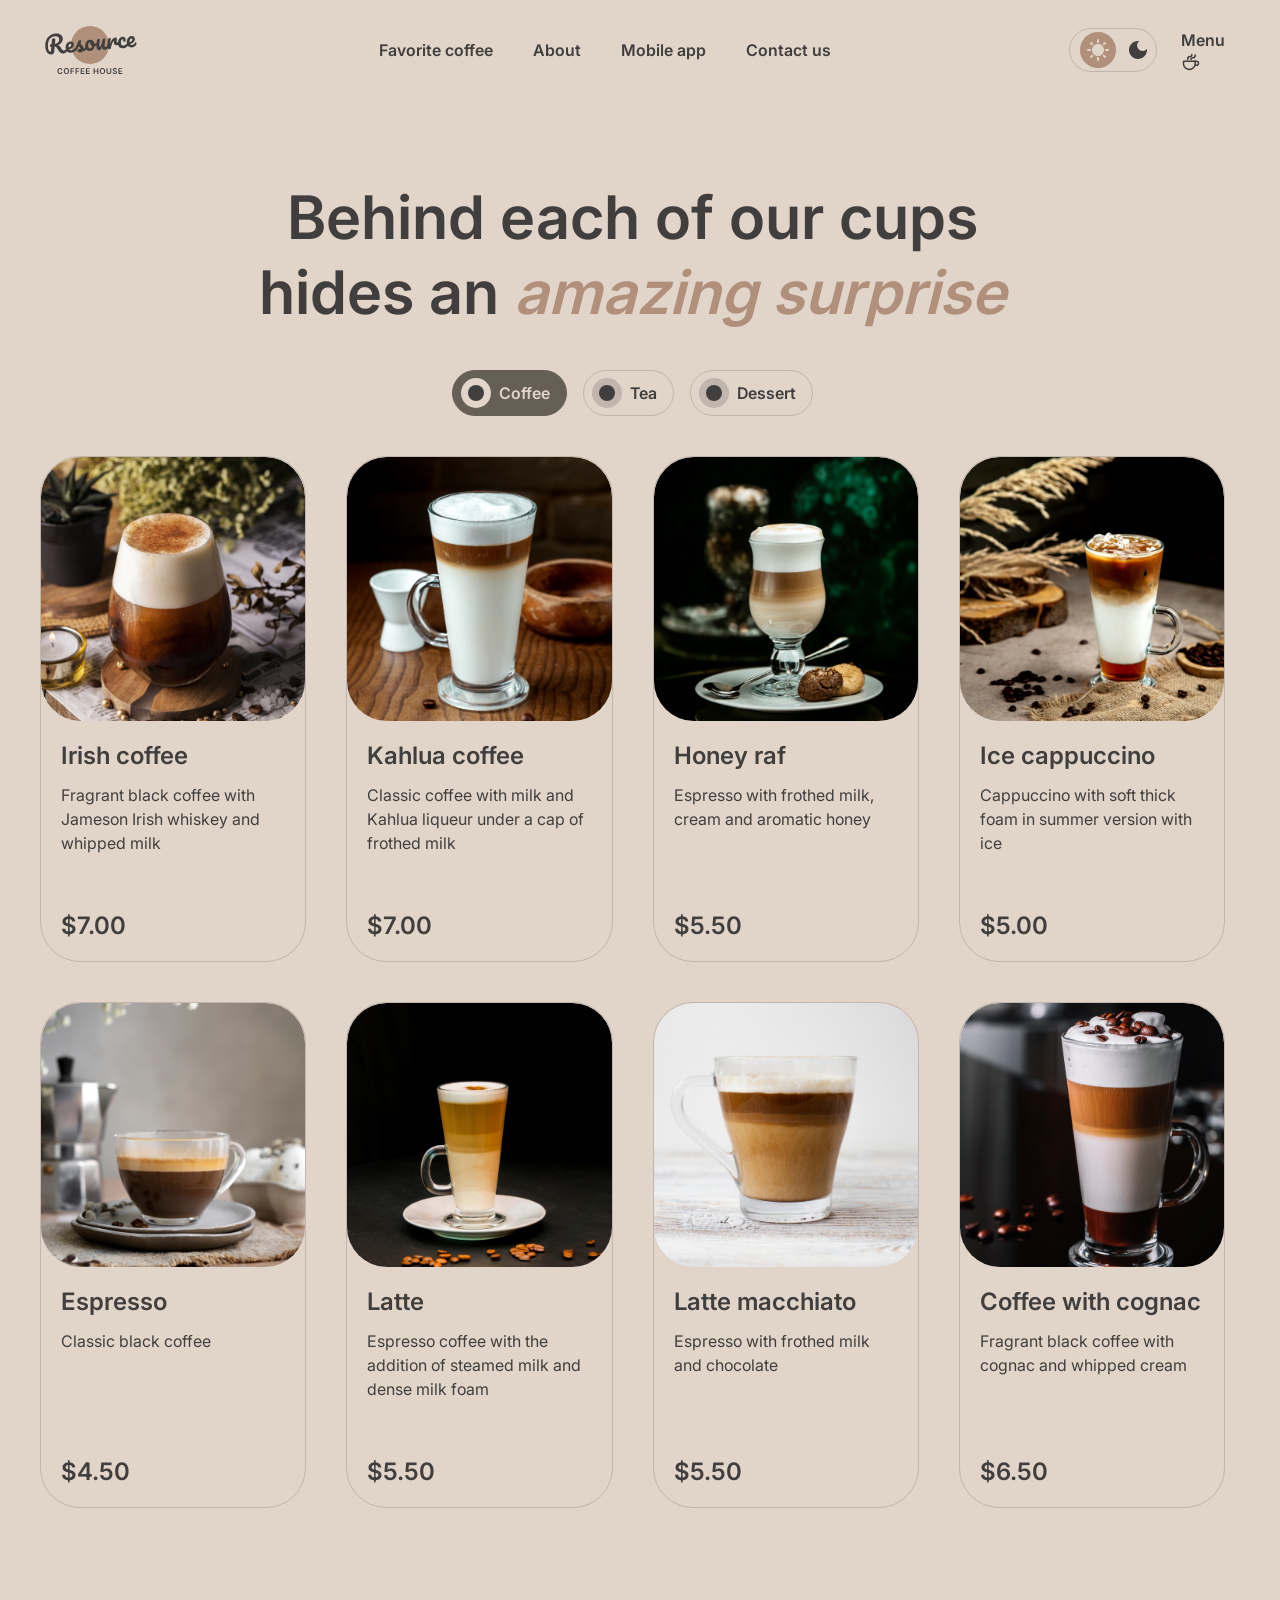
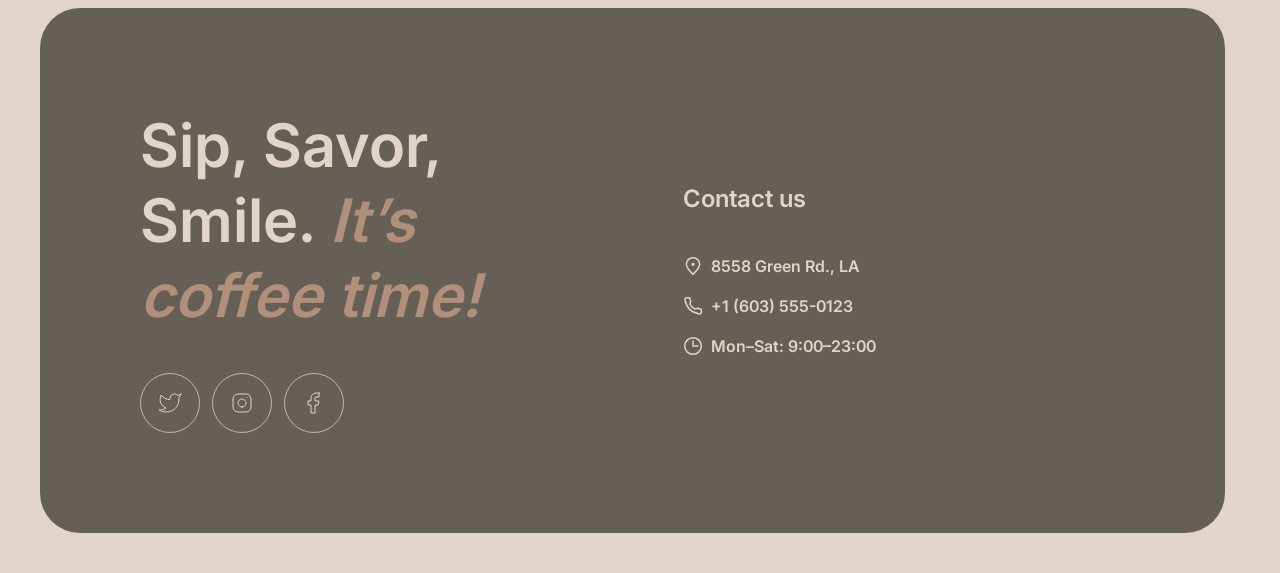
==== menu.html @ 3679e8db "feat: implement coffee house landing page" ====
<!DOCTYPE html>
<html lang="en">

<head>
	<meta charset="UTF-8">
	<meta name="viewport" content="width=device-width, initial-scale=1.0">
	<title>Coffee House — Menu</title>
	<link rel="icon" href="icons/logo.svg">
	<link rel="stylesheet" href="css/style.css">
</head>

<body>

	<header class="header">
		<a href="index.html" class="header-logo">
			<img src="icons/logo.svg" alt="Coffee House Logo">
		</a>

		<nav class="header-nav">
			<ul class="header-nav-list">
				<li class="header-nav-item">
					<a href="index.html#favorite-coffee" class="header-nav-link">
						Favorite coffee
					</a>
				</li>

				<li class="header-nav-item">
					<a href="index.html#about" class="header-nav-link">
						About
					</a>
				</li>

				<li class="header-nav-item">
					<a href="index.html#mobile-app" class="header-nav-link">
						Mobile app
					</a>
				</li>

				<li class="header-nav-item">
					<a href="#contacts" class="header-nav-link">
						Contact us
					</a>
				</li>
			</ul>
		</nav>

		<div class="header-actions">
			<button class="header-theme" type="button" aria-label="Switch theme">
				<img src="icons/Sun.svg" alt="" class="header-theme-icon-sun">
				<img src="icons/Moon.svg" alt="" class="header-theme-icon-moon">
			</button>

			<div class="header-menu-link">
				Menu
				<img src="icons/coffee-cup.svg" alt="">
			</div>
		</div>

		<button class="header-menu-burger" type="button" aria-label="Open menu"></button>
	</header>


	<main>

		<section class="menu">

			<h1 class="menu-title">
				Behind each of our cups hides an
				<span class="accent">amazing surprise</span>
			</h1>

			<div class="menu-tabs">

				<button class="menu-tabs-button menu-tabs-button-active" type="button">
					<img src="icons/menu/coffee.svg" alt="">
					Coffee
				</button>

				<button class="menu-tabs-button" type="button">
					<img src="icons/menu/tea.svg" alt="">
					Tea
				</button>

				<button class="menu-tabs-button" type="button">
					<img src="icons/menu/dessert.svg" alt="">
					Dessert
				</button>

			</div>


			<div class="menu-coffee menu-list menu-list-active">

				<article class="menu-card">
					<img class="menu-card-image" src="images/menu/coffee/coffee-1.jpg" alt="Irish coffee">

					<h2 class="menu-card-title">Irish coffee</h2>

					<p class="menu-card-description">
						Fragrant black coffee with Jameson Irish whiskey and whipped milk
					</p>

					<p class="menu-card-price">$7.00</p>
				</article>


				<article class="menu-card">
					<img class="menu-card-image" src="images/menu/coffee/coffee-2.jpg" alt="Kahlua coffee">

					<h2 class="menu-card-title">Kahlua coffee</h2>

					<p class="menu-card-description">
						Classic coffee with milk and Kahlua liqueur under a cap of frothed milk
					</p>

					<p class="menu-card-price">$7.00</p>
				</article>


				<article class="menu-card">
					<img class="menu-card-image" src="images/menu/coffee/coffee-3.jpg" alt="Honey raf">

					<h2 class="menu-card-title">Honey raf</h2>

					<p class="menu-card-description">
						Espresso with frothed milk, cream and aromatic honey
					</p>

					<p class="menu-card-price">$5.50</p>
				</article>


				<article class="menu-card">
					<img class="menu-card-image" src="images/menu/coffee/coffee-4.jpg" alt="Ice cappuccino">

					<h2 class="menu-card-title">Ice cappuccino</h2>

					<p class="menu-card-description">
						Cappuccino with soft thick foam in summer version with ice
					</p>

					<p class="menu-card-price">$5.00</p>
				</article>


				<article class="menu-card">
					<img class="menu-card-image" src="images/menu/coffee/coffee-5.jpg" alt="Espresso">

					<h2 class="menu-card-title">Espresso</h2>

					<p class="menu-card-description">
						Classic black coffee
					</p>

					<p class="menu-card-price">$4.50</p>
				</article>


				<article class="menu-card">
					<img class="menu-card-image" src="images/menu/coffee/coffee-6.jpg" alt="Latte">

					<h2 class="menu-card-title">Latte</h2>

					<p class="menu-card-description">
						Espresso coffee with the addition of steamed milk and dense milk foam
					</p>

					<p class="menu-card-price">$5.50</p>
				</article>


				<article class="menu-card">
					<img class="menu-card-image" src="images/menu/coffee/coffee-7.jpg" alt="Latte macchiato">

					<h2 class="menu-card-title">Latte macchiato</h2>

					<p class="menu-card-description">
						Espresso with frothed milk and chocolate
					</p>

					<p class="menu-card-price">$5.50</p>
				</article>


				<article class="menu-card">
					<img class="menu-card-image" src="images/menu/coffee/coffee-8.jpg" alt="Coffee with cognac">

					<h2 class="menu-card-title">Coffee with cognac</h2>

					<p class="menu-card-description">
						Fragrant black coffee with cognac and whipped cream
					</p>

					<p class="menu-card-price">$6.50</p>
				</article>

			</div>


			<div class="menu-tea menu-list">

				<article class="menu-card">
					<img class="menu-card-image" src="images/menu/tea/tea-1.png" alt="Moroccan">

					<h2 class="menu-card-title">Moroccan</h2>

					<p class="menu-card-description">
						Fragrant black tea with the addition of tangerine, cinnamon, honey,
						lemon and mint
					</p>

					<p class="menu-card-price">$4.50</p>
				</article>


				<article class="menu-card">
					<img class="menu-card-image" src="images/menu/tea/tea-2.png" alt="Ginger">

					<h2 class="menu-card-title">Ginger</h2>

					<p class="menu-card-description">
						Original black tea with fresh ginger, lemon and honey
					</p>

					<p class="menu-card-price">$5.00</p>
				</article>


				<article class="menu-card">
					<img class="menu-card-image" src="images/menu/tea/tea-3.png" alt="Cranberry">

					<h2 class="menu-card-title">Cranberry</h2>

					<p class="menu-card-description">
						Invigorating black tea with cranberry and honey
					</p>

					<p class="menu-card-price">$5.00</p>
				</article>


				<article class="menu-card">
					<img class="menu-card-image" src="images/menu/tea/tea-4.png" alt="Sea buckthorn">

					<h2 class="menu-card-title">Sea buckthorn</h2>

					<p class="menu-card-description">
						Toning sweet black tea with sea buckthorn, fresh thyme and cinnamon
					</p>

					<p class="menu-card-price">$5.50</p>
				</article>

			</div>


			<div class="menu-dessert menu-list">

				<article class="menu-card">
					<img class="menu-card-image" src="images/menu/dessert/dessert-1.png" alt="Marble cheesecake">

					<h2 class="menu-card-title">Marble cheesecake</h2>

					<p class="menu-card-description">
						Philadelphia cheese with lemon zest on a light sponge cake and red currant jam
					</p>

					<p class="menu-card-price">$3.50</p>
				</article>


				<article class="menu-card">
					<img class="menu-card-image" src="images/menu/dessert/dessert-2.png" alt="Red velvet">

					<h2 class="menu-card-title">Red velvet</h2>

					<p class="menu-card-description">
						Layer cake with cream cheese frosting
					</p>

					<p class="menu-card-price">$4.00</p>
				</article>


				<article class="menu-card">
					<img class="menu-card-image" src="images/menu/dessert/dessert-3.png" alt="Cheesecakes">

					<h2 class="menu-card-title">Cheesecakes</h2>

					<p class="menu-card-description">
						Soft cottage cheese pancakes with sour cream and fresh berries
						and sprinkled with powdered sugar
					</p>

					<p class="menu-card-price">$4.50</p>
				</article>


				<article class="menu-card">
					<img class="menu-card-image" src="images/menu/dessert/dessert-4.png" alt="Creme brulee">

					<h2 class="menu-card-title">Creme brulee</h2>

					<p class="menu-card-description">
						Delicate creamy dessert in a caramel basket with wild berries
					</p>

					<p class="menu-card-price">$4.00</p>
				</article>


				<article class="menu-card">
					<img class="menu-card-image" src="images/menu/dessert/dessert-5.png" alt="Pancakes">

					<h2 class="menu-card-title">Pancakes</h2>

					<p class="menu-card-description">
						Tender pancakes with strawberry jam and fresh strawberries
					</p>

					<p class="menu-card-price">$4.50</p>
				</article>


				<article class="menu-card">
					<img class="menu-card-image" src="images/menu/dessert/dessert-6.png" alt="Honey cake">

					<h2 class="menu-card-title">Honey cake</h2>

					<p class="menu-card-description">
						Classic honey cake with delicate custard
					</p>

					<p class="menu-card-price">$4.50</p>
				</article>


				<article class="menu-card">
					<img class="menu-card-image" src="images/menu/dessert/dessert-7.png" alt="Chocolate cake">

					<h2 class="menu-card-title">Chocolate cake</h2>

					<p class="menu-card-description">
						Cake with hot chocolate filling and nuts with dried apricots
					</p>

					<p class="menu-card-price">$5.50</p>
				</article>


				<article class="menu-card">
					<img class="menu-card-image" src="images/menu/dessert/dessert-8.png" alt="Black forest">

					<h2 class="menu-card-title">Black forest</h2>

					<p class="menu-card-description">
						A combination of thin sponge cake with cherry jam and light chocolate mousse
					</p>

					<p class="menu-card-price">$6.50</p>
				</article>

			</div>

		</section>

	</main>


	<footer class="footer" id="contacts">

		<div class="footer-offer">

			<h2 class="footer-title">
				Sip, Savor, Smile.
				<span class="accent">It’s coffee time!</span>
			</h2>

			<div class="footer-socials">

				<a href="#" class="footer-social-link" aria-label="Twitter">
					<img src="icons/social/twitter.svg" alt="">
				</a>

				<a href="#" class="footer-social-link" aria-label="Instagram">
					<img src="icons/social/instagram.svg" alt="">
				</a>

				<a href="#" class="footer-social-link" aria-label="Facebook">
					<img src="icons/social/facebook.svg" alt="">
				</a>

			</div>

		</div>


		<div class="footer-contacts">

			<h3 class="footer-contacts-title">
				Contact us
			</h3>

			<a href="#" class="footer-contacts-address">
				<img src="icons/contacts/pin-alt.svg" alt="">
				8558 Green Rd., LA
			</a>

			<a href="tel:+16035550123" class="footer-contacts-phone">
				<img src="icons/contacts/phone.svg" alt="">
				+1 (603) 555-0123
			</a>

			<p class="footer-contacts-hours">
				<img src="icons/contacts/clock.svg" alt="">
				Mon–Sat: 9:00–23:00
			</p>

		</div>

	</footer>
<script src="js/script.js"></script>
</body>

</html>
---- css/style.css ----
@font-face {
	font-family: "Inter";
	src: url("../fonts/Inter_18pt-Regular.ttf") format("truetype");
	font-weight: 400;
	font-style: normal;
	font-display: swap;
}

@font-face {
	font-family: "Inter";
	src: url("../fonts/Inter_18pt-SemiBold.ttf") format("truetype");
	font-weight: 600;
	font-style: normal;
	font-display: swap;
}


/* RESET */

*,
::before,
::after {
	box-sizing: border-box;
}

:where(ul, ol):where([class]) {
	padding-left: 0;
}

body,
:where(blockquote, figure, fieldset):where([class]) {
	margin: 0;
}

:where(h1, h2, h3, h4, h5, h6, p, ul, ol, dl):where([class]) {
	margin-block: 0;
}

:where(dd[class]) {
	margin-left: 0;
}

:where(fieldset[class]) {
	padding: 0;
	border: none;
}

:where(ul[class]) {
	list-style: none;
}

:where(address[class]) {
	font-style: normal;
}

p {
	--paragraphMarginBottom: 24px;
	margin-block: 0;
}

p:where(:not([class]):not(:last-child)) {
	margin-bottom: var(--paragraphMarginBottom);
}

img,
video {
	display: block;
	max-width: 100%;
	height: auto;
}

input,
textarea,
select,
button {
	font: inherit;
}

html {
	height: 100%;
	scrollbar-gutter: stable;
	scroll-behavior: smooth;
}

body {
	min-height: 100%;
	line-height: 1.5;
}

a:where([class]) {
	display: inline-flex;
}

button,
label {
	cursor: pointer;
}

button {
	-webkit-tap-highlight-color: transparent;
}

:where(table) {
	border-collapse: collapse;
	border-color: currentColor;
}


/* VARIABLES */

:root {
	--font-family-base: "Inter", sans-serif;

	--light-text-primary: #403f3d;
	--light-text-inverse: #e1d4c9;
	--light-text-accent: #b0907a;

	--light-bg-page: #e1d4c9;
	--light-bg-container: #665f55;
	--light-bg-overlay: rgba(64, 63, 61, 0.8);

	--light-border-primary: #c1b6ad;
	--light-border-inverse: #665f55;

	--dark-text-primary: #e1d4c9;
	--dark-text-inverse: #e1d4c9;
	--dark-text-accent: #b0907a;

	--dark-bg-page: #292826;
	--dark-bg-container: #403f3d;
	--dark-bg-overlay: rgba(41, 40, 38, 0.8);

	--dark-border-primary: #665f55;
	--dark-border-inverse: #c1b6ad;

	--color-text-primary: var(--light-text-primary);
	--color-text-inverse: var(--light-text-inverse);
	--color-text-accent: var(--light-text-accent);

	--color-background-page: var(--light-bg-page);
	--color-background-container: var(--light-bg-container);
	--color-background-overlay: var(--light-bg-overlay);

	--color-border-primary: var(--light-border-primary);
	--color-border-inverse: var(--light-border-inverse);

	--transition-duration: 0.3s;
}

body.dark-theme {
	--color-text-primary: var(--dark-text-primary);
	--color-text-inverse: var(--dark-text-inverse);
	--color-text-accent: var(--dark-text-accent);

	--color-background-page: var(--dark-bg-page);
	--color-background-container: var(--dark-bg-container);
	--color-background-overlay: var(--dark-bg-overlay);

	--color-border-primary: var(--dark-border-primary);
	--color-border-inverse: var(--dark-border-inverse);
}


/* GENERAL */

body {
	font-family: var(--font-family-base);
	color: var(--color-text-primary);
	background-color: var(--color-background-page);
	max-width: 1440px;
	margin-inline: auto;
	padding: 20px 40px 40px;

	transition:
		background-color var(--transition-duration),
		color var(--transition-duration);
}

body.menu-open {
	overflow: hidden;
}

a,
button {
	transition:
		color var(--transition-duration),
		background-color var(--transition-duration),
		border-color var(--transition-duration),
		opacity var(--transition-duration);
}

.accent {
	color: var(--color-text-accent);
	font-style: italic;
}


/* HEADER */

.header {
	position: relative;
	z-index: 100;
	display: flex;
	align-items: center;
	justify-content: space-between;
	height: 60px;
}

.header-logo {
	position: relative;
	z-index: 102;
	flex-shrink: 0;
	width: 100px;
	height: 60px;
}

.header-logo img {
	width: 100%;
	height: 100%;
}

.header-nav-list {
	display: flex;
	gap: 40px;
}

.header-nav-link {
	position: relative;
	font-size: 16px;
	font-weight: 600;
	line-height: 1.5;
	color: var(--color-text-primary);
	text-decoration: none;
}

.header-nav-link::after,
.header-menu-link::after {
	content: "";
	position: absolute;
	left: 50%;
	bottom: -4px;
	width: 0;
	height: 2px;
	background-color: currentColor;
	transform: translateX(-50%);
	transition: width var(--transition-duration);
}

.header-actions {
	display: flex;
	align-items: center;
	gap: 24px;
}

.header-theme {
	position: relative;
	display: flex;
	align-items: center;
	justify-content: space-around;
	width: 88px;
	height: 44px;
	padding: 4px;
	background: transparent;
	border: none;
}

.header-theme::before {
	content: "";
	position: absolute;
	inset: 0;
	border: 1px solid var(--color-border-primary);
	border-radius: 100px;
}

.header-theme img {
	position: relative;
	z-index: 1;
}

.header-theme-icon-sun {
	width: 22px;
	height: 22px;
	box-sizing: content-box;
	padding: 7px;
	border-radius: 50%;
	background-color: var(--color-text-accent);
}

.header-theme-icon-moon {
	width: 18px;
	height: 18px;
}

.dark-theme .header-theme-icon-sun {
	padding: 0;
	background-color: transparent;
}

.dark-theme .header-theme-icon-moon {
	box-sizing: content-box;
	padding: 9px;
	border-radius: 50%;
	background-color: var(--color-text-accent);
}

.header-menu-link {
	position: relative;
	align-items: center;
	gap: 8px;
	font-size: 16px;
	font-weight: 600;
	line-height: 1.5;
	color: var(--color-text-primary);
	text-decoration: none;
}

.header-menu-link img {
	width: 20px;
	height: 20px;
}

.header-menu-burger {
	display: none;
}


/* HERO */

.hero {
	min-height: 644px;
	margin-top: 20px;
	padding: 100px;
	border-radius: 40px;
	background-image: url("../images/img-hero.jpg");
	background-size: cover;
	background-position: center;
}

.hero-title {
	max-width: 530px;
	font-size: 72px;
	font-weight: 600;
	line-height: 1.05;
	color: var(--color-text-inverse);
}

.hero-text {
	max-width: 530px;
	margin-top: 40px;
	font-size: 16px;
	line-height: 1.5;
	color: var(--color-text-inverse);
}

.hero-menu-link {
	align-items: center;
	justify-content: center;
	width: 200px;
	height: 64px;
	margin-top: 40px;
	border-radius: 100px;
	background-color: var(--color-background-page);
	color: var(--color-text-primary);
	font-size: 16px;
	font-weight: 600;
	text-decoration: none;
}


/* FAVORITE COFFEE */

.favorite-coffee {
	display: flex;
	flex-direction: column;
	align-items: center;
	gap: 40px;
	margin-top: 100px;
}

.favorite-coffee-title {
	font-size: 60px;
	font-weight: 600;
	line-height: 1.25;
	text-align: center;
}

.favorite-coffee-slider {
	position: relative;
	display: flex;
	align-items: center;
	justify-content: center;
	width: 100%;
	min-height: 640px;
}

.favorite-coffee-card {
	display: none;
	flex-direction: column;
	align-items: center;
	width: 480px;
	text-align: center;
}

.favorite-coffee-card-active {
	display: flex;
}

.favorite-coffee-image {
	width: 480px;
	height: 480px;
	object-fit: contain;
}

.favorite-coffee-name {
	margin-top: 20px;
	font-size: 24px;
	font-weight: 600;
	line-height: 1.25;
}

.favorite-coffee-description {
	margin-top: 16px;
	font-size: 16px;
	line-height: 1.5;
}

.favorite-coffee-price {
	margin-top: 16px;
	font-size: 24px;
	font-weight: 600;
	line-height: 1.25;
}

.favorite-coffee-button {
	position: absolute;
	top: 50%;
	display: flex;
	align-items: center;
	justify-content: center;
	width: 60px;
	height: 60px;
	padding: 0;
	border: 1px solid var(--color-border-inverse);
	border-radius: 50%;
	background-color: transparent;
	transform: translateY(-50%);
}

.favorite-coffee-button img {
	width: 24px;
	height: 24px;
}

.favorite-coffee-button-left {
	left: 4px;
}

.favorite-coffee-button-right {
	right: 4px;
}

.favorite-coffee-controls {
	display: flex;
	gap: 12px;
}

.favorite-coffee-control {
	width: 40px;
	height: 4px;
	border-radius: 100px;
	background-color: var(--color-border-primary);
	transition: background-color var(--transition-duration);
}

.favorite-coffee-control-active {
	background-color: var(--color-border-inverse);
}


/* ABOUT */

.about {
	display: flex;
	flex-direction: column;
	gap: 40px;
	margin-top: 100px;
}

.about-title {
	font-size: 60px;
	font-weight: 600;
	line-height: 1.25;
}

.about-images {
	display: grid;
	grid-template-columns: repeat(2, minmax(0, 1fr));
	grid-template-rows: 430px 120px 430px;
	gap: 40px;
}

.about-image {
	width: 100%;
	height: 100%;
	object-fit: cover;
	border-radius: 20px;
}

.about-image:nth-child(1) {
	grid-column: 1;
	grid-row: 1 / 3;
}

.about-image:nth-child(2) {
	grid-column: 1;
	grid-row: 3;
}

.about-image:nth-child(3) {
	grid-column: 2;
	grid-row: 1;
}

.about-image:nth-child(4) {
	grid-column: 2;
	grid-row: 2 / 4;
}


/* MOBILE APP */

.mobile-app {
	display: flex;
	align-items: center;
	gap: 100px;
	margin-top: 100px;
}

.mobile-app-offer {
	display: flex;
	flex: 1 1 0;
	flex-direction: column;
	gap: 40px;
	min-width: 0;
}

.mobile-app-title {
	font-size: 60px;
	font-weight: 600;
	line-height: 1.25;
}

.mobile-app-text {
	font-size: 16px;
	line-height: 1.5;
}

.mobile-app-buttons {
	display: flex;
	gap: 20px;
}

.mobile-app-button {
	align-items: center;
	width: 200px;
	height: 64px;
	padding: 12px 20px;
	gap: 8px;
	border: 1px solid var(--color-border-inverse);
	border-radius: 100px;
	color: var(--color-text-primary);
	text-decoration: none;
}

.mobile-app-button-icon {
	flex-shrink: 0;
}

.mobile-app-button-text {
	display: flex;
	flex-direction: column;
}

.mobile-app-button-label {
	font-size: 10px;
	font-weight: 600;
	line-height: 1.4;
}

.mobile-app-button-name {
	font-size: 16px;
	font-weight: 600;
	line-height: 1.5;
}

.mobile-app-image {
	flex: 0 1 630px;
	width: min(630px, 50%);
}

.mobile-app-image img {
	width: 100%;
	height: auto;
}


/* FOOTER */

.footer {
	display: flex;
	align-items: center;
	gap: 100px;
	min-height: 450px;
	margin-top: 100px;
	padding: 100px;
	border-radius: 40px;
	background-color: var(--color-background-container);
	color: var(--color-text-inverse);
}

.footer-offer,
.footer-contacts {
	flex: 1 1 0;
	min-width: 0;
}

.footer-title {
	font-size: 60px;
	font-weight: 600;
	line-height: 1.25;
}

.footer-socials {
	display: flex;
	gap: 12px;
	margin-top: 40px;
}

.footer-social-link {
	align-items: center;
	justify-content: center;
	width: 60px;
	height: 60px;
	border: 1px solid var(--color-border-primary);
	border-radius: 50%;
}

.footer-social-link img {
	width: 24px;
	height: 24px;
}

.footer-contacts {
	display: flex;
	flex-direction: column;
	align-items: flex-start;
	gap: 16px;
}

.footer-contacts-title {
	margin: 0 0 24px;
	font-size: 24px;
	font-weight: 600;
	line-height: 1.25;
}

.footer-contacts-address,
.footer-contacts-phone {
	position: relative;
	align-items: center;
	gap: 8px;
	color: var(--color-text-inverse);
	font-size: 16px;
	font-weight: 600;
	line-height: 1.5;
	text-decoration: none;
}

.footer-contacts-hours {
	display: flex;
	align-items: center;
	gap: 8px;
	font-size: 16px;
	font-weight: 600;
	line-height: 1.5;
}

.footer-contacts img {
	width: 20px;
	height: 20px;
}


/* MENU */

.menu {
	display: flex;
	flex-direction: column;
	align-items: center;
	margin-top: 100px;
}

.menu-title {
	max-width: 800px;
	font-size: 60px;
	font-weight: 600;
	line-height: 1.25;
	text-align: center;
}

.menu-tabs {
	display: flex;
	justify-content: center;
	gap: 16px;
	margin-top: 40px;
}

.menu-tabs-button {
	display: flex;
	align-items: center;
	gap: 8px;
	height: 46px;
	padding: 8px 16px 8px 8px;
	border: 1px solid var(--color-border-primary);
	border-radius: 100px;
	background-color: transparent;
	color: var(--color-text-primary);
	font-size: 16px;
	font-weight: 600;
	line-height: 1.5;
}

.menu-tabs-button img {
	width: 30px;
	height: 30px;
	padding: 7px;
	border-radius: 50%;
	background-color: var(--color-border-primary);
}

.menu-tabs-button-active {
	border-color: var(--color-background-container);
	background-color: var(--color-background-container);
	color: var(--color-text-inverse);
	cursor: default;
}

.menu-tabs-button-active img {
	background-color: var(--color-background-page);
}

.menu-list {
	display: none;
	grid-template-columns: repeat(4, minmax(0, 310px));
	justify-content: center;
	gap: 40px;
	width: 100%;
	margin-top: 40px;
}

.menu-list-active,
.menu-coffee {
	display: grid;
}

.menu-tea,
.menu-dessert {
	display: none;
}

.menu-tea.menu-list-active,
.menu-dessert.menu-list-active {
	display: grid;
}

.menu-coffee:not(.menu-list-active) {
	display: none;
}

.menu-card {
	display: flex;
	flex-direction: column;
	min-height: 506px;
	border: 1px solid var(--color-border-primary);
	border-radius: 40px;
	overflow: hidden;
}

.menu-card-image {
	width: 100%;
	aspect-ratio: 1;
	object-fit: cover;
	border-radius: 40px;
	transition: transform var(--transition-duration);
}

.menu-card-title {
	margin: 20px 20px 0;
	font-size: 24px;
	font-weight: 600;
	line-height: 1.25;
}

.menu-card-description {
	margin: 12px 20px 0;
	font-size: 16px;
	line-height: 1.5;
}

.menu-card-price {
	margin: auto 20px 20px;
	padding-top: 12px;
	font-size: 24px;
	font-weight: 600;
	line-height: 1.25;
}


/* DESKTOP HOVER */

@media (hover: hover) {

	.header-nav-link:hover::after,
	.header-menu-link:hover::after {
		width: 100%;
	}

	.header-theme:hover::before {
		border-color: var(--color-border-inverse);
	}

	.hero-menu-link:hover {
		background-color: var(--color-background-container);
		color: var(--color-text-inverse);
	}

	.favorite-coffee-button:hover {
		border-color: var(--color-background-container);
		background-color: var(--color-background-container);
	}

	.menu-tabs-button:not(.menu-tabs-button-active):hover {
		border-color: var(--color-background-container);
		background-color: var(--color-background-container);
		color: var(--color-text-inverse);
	}

	.menu-card {
		cursor: pointer;
	}

	.menu-card:hover .menu-card-image {
		transform: scale(0.95);
	}

	.mobile-app-button:hover {
		background-color: var(--color-background-container);
		color: var(--color-text-inverse);
	}

	.footer-social-link:hover {
		background-color: var(--color-background-page);
	}

	.footer-social-link:hover img {
		filter: brightness(0.4);
	}

	.dark-theme .footer-social-link:hover img {
		filter: none;
	}

	.footer-contacts-address:hover,
	.footer-contacts-phone:hover {
		opacity: 0.7;
	}
}


/* TABLET AND INTERMEDIATE */

@media (max-width: 1000px) {

	body {
		padding-inline: 40px;
	}

	.header-menu-burger {
		position: relative;
		z-index: 103;
		display: block;
		flex-shrink: 0;
		width: 44px;
		height: 44px;
		padding: 0;
		border: 1px solid var(--color-border-inverse);
		border-radius: 50%;
		background-color: transparent;
	}

	.header-menu-burger::before,
	.header-menu-burger::after {
		content: "";
		position: absolute;
		left: 50%;
		width: 16px;
		height: 1.5px;
		border-radius: 2px;
		background-color: var(--color-text-primary);
		transform: translateX(-50%);
		transition:
			top var(--transition-duration),
			transform var(--transition-duration);
	}

	.header-menu-burger::before {
		top: 17px;
	}

	.header-menu-burger::after {
		top: 25px;
	}

	.header-menu-burger-active::before {
		top: 21px;
		transform: translateX(-50%) rotate(45deg);
	}

	.header-menu-burger-active::after {
		top: 21px;
		transform: translateX(-50%) rotate(-45deg);
	}

	.header-nav,
	.header-actions {
		display: none;
	}

	.header-menu-open {
		position: relative;
	}

	.header-menu-open::after {
		content: "";
		position: fixed;
		z-index: 99;
		inset: 0;
		background-color: var(--color-background-page);
	}

	.header-menu-open .header-logo,
	.header-menu-open .header-menu-burger {
		position: relative;
		z-index: 103;
	}

	.header-menu-open .header-nav {
		position: fixed;
		z-index: 102;
		top: 120px;
		left: 40px;
		right: 40px;
		display: block;
	}

	.header-menu-open .header-nav-list {
		flex-direction: column;
		align-items: center;
		gap: 40px;
	}

	.header-menu-open .header-nav-link {
		font-size: 32px;
		line-height: 1.25;
	}

	.header-menu-open .header-actions {
		position: fixed;
		z-index: 102;
		left: 40px;
		right: 40px;
		bottom: 60px;
		display: flex;
		flex-direction: column;
		justify-content: center;
		gap: 30px;
	}

	.header-menu-open .header-menu-link {
		font-size: 32px;
		line-height: 1.25;
	}

	.hero {
		padding: 100px 60px;
	}

	.favorite-coffee-slider {
		min-height: 640px;
	}

	.about-images {
		display: flex;
		flex-direction: column;
	}

	.about-image {
		height: 590px;
	}

	.mobile-app {
		flex-direction: column;
		align-items: stretch;
		gap: 100px;
	}

	.mobile-app-offer {
		width: 100%;
	}

	.mobile-app-image {
		align-self: center;
		width: min(630px, 100%);
		flex-basis: auto;
	}

	.footer {
		flex-direction: column;
		align-items: stretch;
		gap: 100px;
		padding: 100px 60px;
	}

	.footer-offer,
	.footer-contacts {
		width: 100%;
	}

	.menu-list {
		grid-template-columns: repeat(2, 310px);
	}
}


/* MOBILE */

@media (max-width: 600px) {

	body {
		padding: 20px 16px 40px;
	}

	.header-menu-open .header-nav {
		left: 16px;
		right: 16px;
	}

	.header-menu-open .header-actions {
		left: 16px;
		right: 16px;
	}

	.hero {
		min-height: 552px;
		padding: 60px 16px;
		border-radius: 40px;
	}

	.hero-title {
		font-size: 42px;
		line-height: 1.15;
	}

	.favorite-coffee-title,
	.about-title,
	.mobile-app-title,
	.footer-title,
	.menu-title {
		font-size: 32px;
		line-height: 1.25;
	}

	.favorite-coffee-slider {
		min-height: 460px;
	}

	.favorite-coffee-card {
		width: 100%;
	}

	.favorite-coffee-image {
		width: min(348px, 100%);
		height: auto;
		aspect-ratio: 1;
	}

	.favorite-coffee-button {
		display: none;
	}

	.about-images {
		gap: 40px;
	}

	.about-image {
		height: 590px;
	}

	.mobile-app {
		gap: 40px;
	}

	.mobile-app-buttons {
		flex-direction: column;
	}

	.mobile-app-image {
		width: 100%;
	}

	.footer {
		gap: 40px;
		padding: 60px 16px;
	}

	.menu-tabs {
		gap: 8px;
	}

	.menu-tabs-button {
		padding-right: 8px;
	}

	.menu-list {
		grid-template-columns: minmax(0, 310px);
	}
}


/* VERY SMALL */

@media (max-width: 380px) {

	.menu-tabs-button {
		gap: 4px;
		padding: 8px 7px 8px 7px;
	}

	.menu-tabs {
		width: 100%;
	}

	.hero-title {
		font-size: 42px;
	}
}


/* REDUCED MOTION */

@media (prefers-reduced-motion: reduce) {

	*,
	::before,
	::after {
		animation-duration: 0.01ms !important;
		animation-iteration-count: 1 !important;
		transition-duration: 0.01ms !important;
		scroll-behavior: auto !important;
	}
}
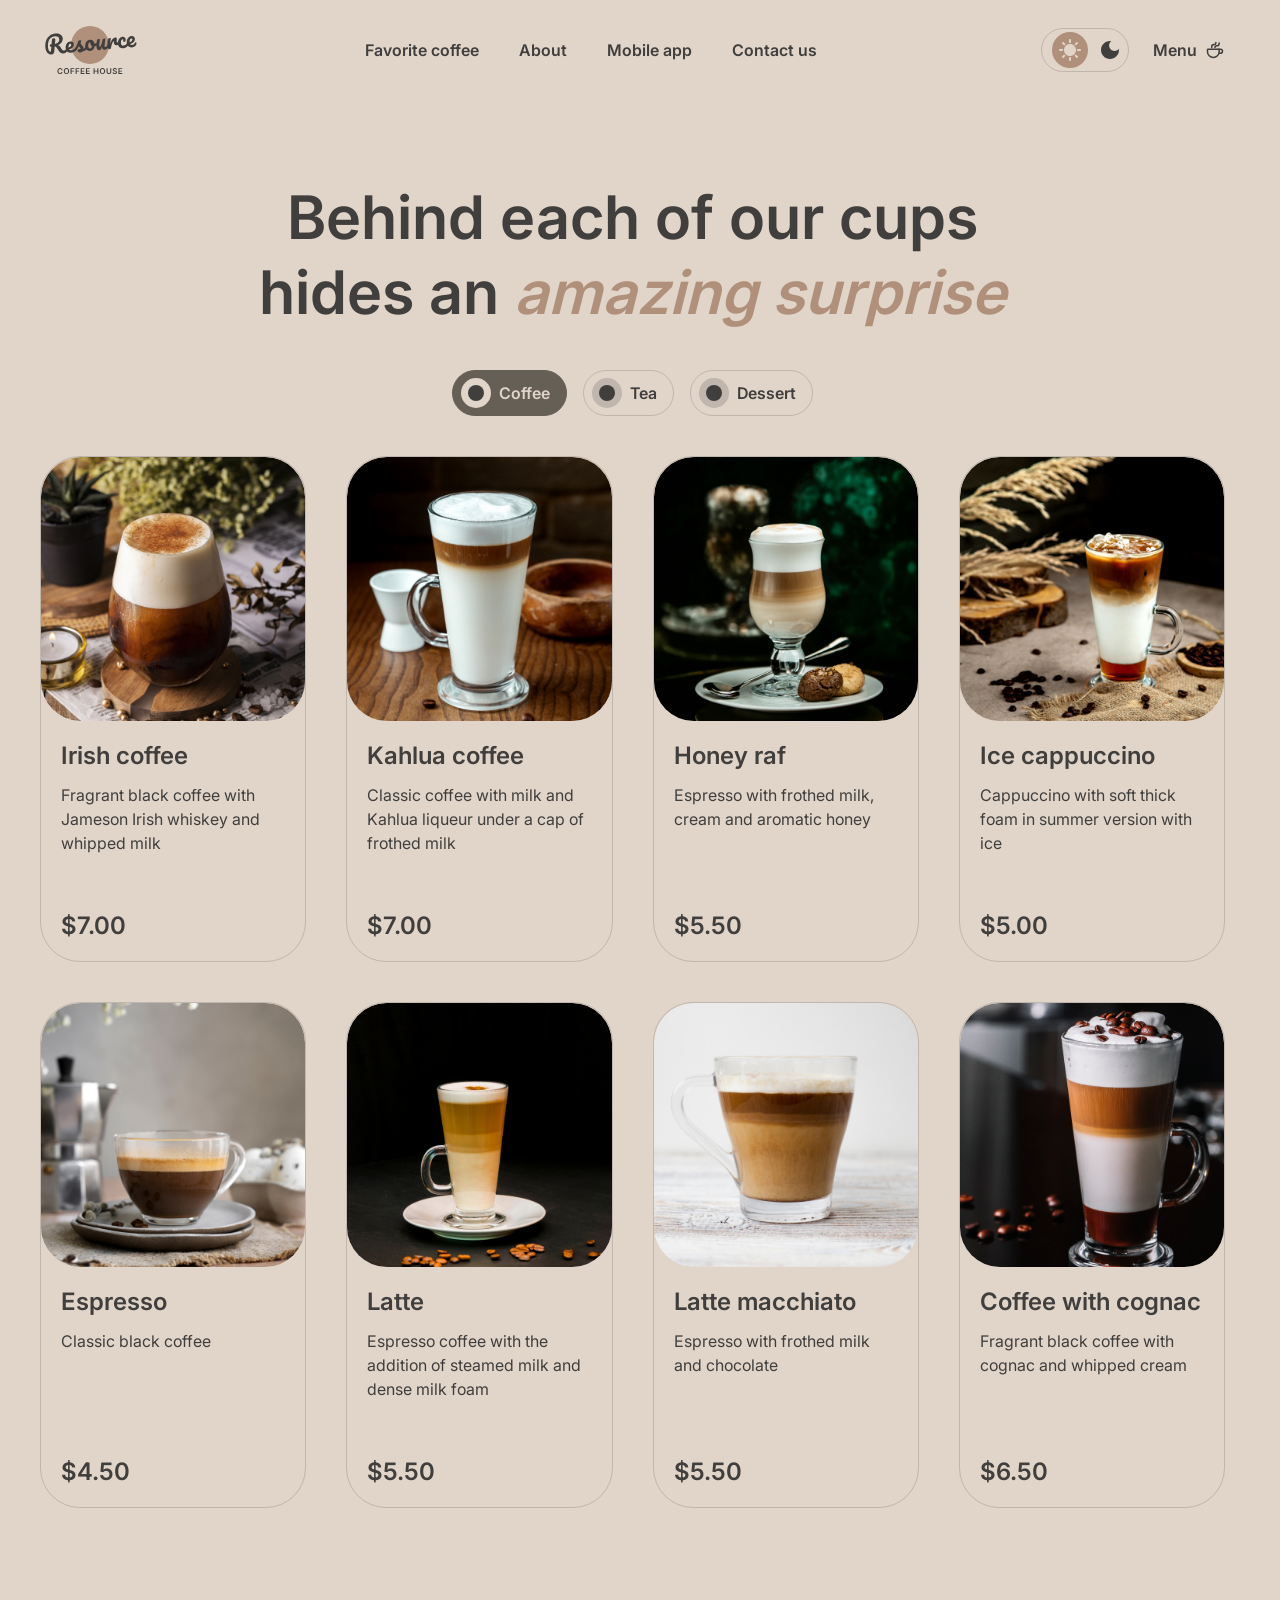
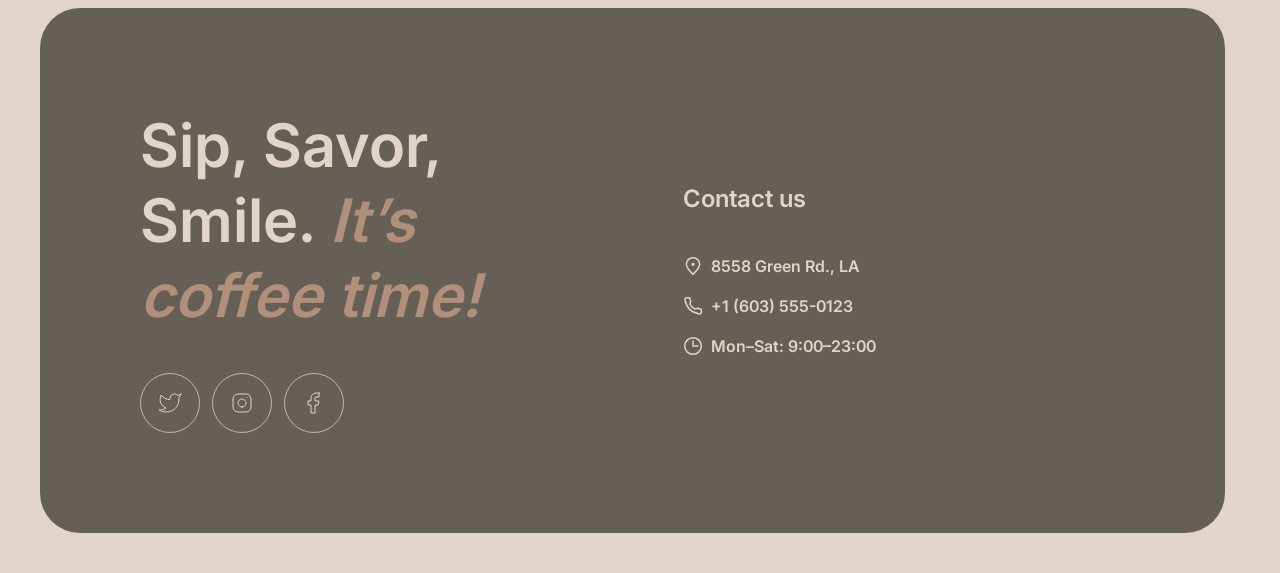
==== commit 179fecf2: "feat: add dynamic menu products" ====
--- a/menu.html
+++ b/menu.html
@@ -5,6 +5,7 @@
 	<meta charset="UTF-8">
 	<meta name="viewport" content="width=device-width, initial-scale=1.0">
 	<title>Coffee House — Menu</title>
+
 	<link rel="icon" href="icons/logo.svg">
 	<link rel="stylesheet" href="css/style.css">
 </head>
@@ -12,12 +13,15 @@
 <body>
 
 	<header class="header">
+
 		<a href="index.html" class="header-logo">
 			<img src="icons/logo.svg" alt="Coffee House Logo">
 		</a>
 
 		<nav class="header-nav">
+
 			<ul class="header-nav-list">
+
 				<li class="header-nav-item">
 					<a href="index.html#favorite-coffee" class="header-nav-link">
 						Favorite coffee
@@ -41,23 +45,34 @@
 						Contact us
 					</a>
 				</li>
+
 			</ul>
+
 		</nav>
 
+
 		<div class="header-actions">
+
 			<button class="header-theme" type="button" aria-label="Switch theme">
-				<img src="icons/Sun.svg" alt="" class="header-theme-icon-sun">
-				<img src="icons/Moon.svg" alt="" class="header-theme-icon-moon">
+				<img src="icons/Sun.svg" alt="Light theme" class="header-theme-icon-sun">
+
+				<img src="icons/Moon.svg" alt="Dark theme" class="header-theme-icon-moon">
 			</button>
 
-			<div class="header-menu-link">
+
+			<div class="header-menu-link" aria-current="page">
 				Menu
+
 				<img src="icons/coffee-cup.svg" alt="">
 			</div>
+
 		</div>
 
-		<button class="header-menu-burger" type="button" aria-label="Open menu"></button>
+
+		<button class="header-menu-burger" type="button" aria-label="Open menu" aria-expanded="false"></button>
+
 	</header>
+
 
 
 	<main>
@@ -69,302 +84,59 @@
 				<span class="accent">amazing surprise</span>
 			</h1>
 
+
 			<div class="menu-tabs">
 
-				<button class="menu-tabs-button menu-tabs-button-active" type="button">
+				<button class="menu-tabs-button menu-tabs-button-active" type="button" data-tab="coffee">
 					<img src="icons/menu/coffee.svg" alt="">
+
 					Coffee
 				</button>
 
-				<button class="menu-tabs-button" type="button">
+
+				<button class="menu-tabs-button" type="button" data-tab="tea">
 					<img src="icons/menu/tea.svg" alt="">
+
 					Tea
 				</button>
 
-				<button class="menu-tabs-button" type="button">
+
+				<button class="menu-tabs-button" type="button" data-tab="dessert">
 					<img src="icons/menu/dessert.svg" alt="">
+
 					Dessert
 				</button>
 
 			</div>
 
 
-			<div class="menu-coffee menu-list menu-list-active">
-
-				<article class="menu-card">
-					<img class="menu-card-image" src="images/menu/coffee/coffee-1.jpg" alt="Irish coffee">
-
-					<h2 class="menu-card-title">Irish coffee</h2>
-
-					<p class="menu-card-description">
-						Fragrant black coffee with Jameson Irish whiskey and whipped milk
-					</p>
-
-					<p class="menu-card-price">$7.00</p>
-				</article>
-
-
-				<article class="menu-card">
-					<img class="menu-card-image" src="images/menu/coffee/coffee-2.jpg" alt="Kahlua coffee">
-
-					<h2 class="menu-card-title">Kahlua coffee</h2>
-
-					<p class="menu-card-description">
-						Classic coffee with milk and Kahlua liqueur under a cap of frothed milk
-					</p>
-
-					<p class="menu-card-price">$7.00</p>
-				</article>
-
-
-				<article class="menu-card">
-					<img class="menu-card-image" src="images/menu/coffee/coffee-3.jpg" alt="Honey raf">
-
-					<h2 class="menu-card-title">Honey raf</h2>
-
-					<p class="menu-card-description">
-						Espresso with frothed milk, cream and aromatic honey
-					</p>
-
-					<p class="menu-card-price">$5.50</p>
-				</article>
-
-
-				<article class="menu-card">
-					<img class="menu-card-image" src="images/menu/coffee/coffee-4.jpg" alt="Ice cappuccino">
-
-					<h2 class="menu-card-title">Ice cappuccino</h2>
-
-					<p class="menu-card-description">
-						Cappuccino with soft thick foam in summer version with ice
-					</p>
-
-					<p class="menu-card-price">$5.00</p>
-				</article>
-
-
-				<article class="menu-card">
-					<img class="menu-card-image" src="images/menu/coffee/coffee-5.jpg" alt="Espresso">
-
-					<h2 class="menu-card-title">Espresso</h2>
-
-					<p class="menu-card-description">
-						Classic black coffee
-					</p>
-
-					<p class="menu-card-price">$4.50</p>
-				</article>
-
-
-				<article class="menu-card">
-					<img class="menu-card-image" src="images/menu/coffee/coffee-6.jpg" alt="Latte">
-
-					<h2 class="menu-card-title">Latte</h2>
-
-					<p class="menu-card-description">
-						Espresso coffee with the addition of steamed milk and dense milk foam
-					</p>
-
-					<p class="menu-card-price">$5.50</p>
-				</article>
-
-
-				<article class="menu-card">
-					<img class="menu-card-image" src="images/menu/coffee/coffee-7.jpg" alt="Latte macchiato">
-
-					<h2 class="menu-card-title">Latte macchiato</h2>
-
-					<p class="menu-card-description">
-						Espresso with frothed milk and chocolate
-					</p>
-
-					<p class="menu-card-price">$5.50</p>
-				</article>
-
-
-				<article class="menu-card">
-					<img class="menu-card-image" src="images/menu/coffee/coffee-8.jpg" alt="Coffee with cognac">
-
-					<h2 class="menu-card-title">Coffee with cognac</h2>
-
-					<p class="menu-card-description">
-						Fragrant black coffee with cognac and whipped cream
-					</p>
-
-					<p class="menu-card-price">$6.50</p>
-				</article>
-
-			</div>
-
-
-			<div class="menu-tea menu-list">
-
-				<article class="menu-card">
-					<img class="menu-card-image" src="images/menu/tea/tea-1.png" alt="Moroccan">
-
-					<h2 class="menu-card-title">Moroccan</h2>
-
-					<p class="menu-card-description">
-						Fragrant black tea with the addition of tangerine, cinnamon, honey,
-						lemon and mint
-					</p>
-
-					<p class="menu-card-price">$4.50</p>
-				</article>
-
-
-				<article class="menu-card">
-					<img class="menu-card-image" src="images/menu/tea/tea-2.png" alt="Ginger">
-
-					<h2 class="menu-card-title">Ginger</h2>
-
-					<p class="menu-card-description">
-						Original black tea with fresh ginger, lemon and honey
-					</p>
-
-					<p class="menu-card-price">$5.00</p>
-				</article>
-
-
-				<article class="menu-card">
-					<img class="menu-card-image" src="images/menu/tea/tea-3.png" alt="Cranberry">
-
-					<h2 class="menu-card-title">Cranberry</h2>
-
-					<p class="menu-card-description">
-						Invigorating black tea with cranberry and honey
-					</p>
-
-					<p class="menu-card-price">$5.00</p>
-				</article>
-
-
-				<article class="menu-card">
-					<img class="menu-card-image" src="images/menu/tea/tea-4.png" alt="Sea buckthorn">
-
-					<h2 class="menu-card-title">Sea buckthorn</h2>
-
-					<p class="menu-card-description">
-						Toning sweet black tea with sea buckthorn, fresh thyme and cinnamon
-					</p>
-
-					<p class="menu-card-price">$5.50</p>
-				</article>
-
-			</div>
-
-
-			<div class="menu-dessert menu-list">
-
-				<article class="menu-card">
-					<img class="menu-card-image" src="images/menu/dessert/dessert-1.png" alt="Marble cheesecake">
-
-					<h2 class="menu-card-title">Marble cheesecake</h2>
-
-					<p class="menu-card-description">
-						Philadelphia cheese with lemon zest on a light sponge cake and red currant jam
-					</p>
-
-					<p class="menu-card-price">$3.50</p>
-				</article>
-
-
-				<article class="menu-card">
-					<img class="menu-card-image" src="images/menu/dessert/dessert-2.png" alt="Red velvet">
-
-					<h2 class="menu-card-title">Red velvet</h2>
-
-					<p class="menu-card-description">
-						Layer cake with cream cheese frosting
-					</p>
-
-					<p class="menu-card-price">$4.00</p>
-				</article>
-
-
-				<article class="menu-card">
-					<img class="menu-card-image" src="images/menu/dessert/dessert-3.png" alt="Cheesecakes">
-
-					<h2 class="menu-card-title">Cheesecakes</h2>
-
-					<p class="menu-card-description">
-						Soft cottage cheese pancakes with sour cream and fresh berries
-						and sprinkled with powdered sugar
-					</p>
-
-					<p class="menu-card-price">$4.50</p>
-				</article>
-
-
-				<article class="menu-card">
-					<img class="menu-card-image" src="images/menu/dessert/dessert-4.png" alt="Creme brulee">
-
-					<h2 class="menu-card-title">Creme brulee</h2>
-
-					<p class="menu-card-description">
-						Delicate creamy dessert in a caramel basket with wild berries
-					</p>
-
-					<p class="menu-card-price">$4.00</p>
-				</article>
-
-
-				<article class="menu-card">
-					<img class="menu-card-image" src="images/menu/dessert/dessert-5.png" alt="Pancakes">
-
-					<h2 class="menu-card-title">Pancakes</h2>
-
-					<p class="menu-card-description">
-						Tender pancakes with strawberry jam and fresh strawberries
-					</p>
-
-					<p class="menu-card-price">$4.50</p>
-				</article>
-
-
-				<article class="menu-card">
-					<img class="menu-card-image" src="images/menu/dessert/dessert-6.png" alt="Honey cake">
-
-					<h2 class="menu-card-title">Honey cake</h2>
-
-					<p class="menu-card-description">
-						Classic honey cake with delicate custard
-					</p>
-
-					<p class="menu-card-price">$4.50</p>
-				</article>
-
-
-				<article class="menu-card">
-					<img class="menu-card-image" src="images/menu/dessert/dessert-7.png" alt="Chocolate cake">
-
-					<h2 class="menu-card-title">Chocolate cake</h2>
-
-					<p class="menu-card-description">
-						Cake with hot chocolate filling and nuts with dried apricots
-					</p>
-
-					<p class="menu-card-price">$5.50</p>
-				</article>
-
-
-				<article class="menu-card">
-					<img class="menu-card-image" src="images/menu/dessert/dessert-8.png" alt="Black forest">
-
-					<h2 class="menu-card-title">Black forest</h2>
-
-					<p class="menu-card-description">
-						A combination of thin sponge cake with cherry jam and light chocolate mousse
-					</p>
-
-					<p class="menu-card-price">$6.50</p>
-				</article>
-
-			</div>
+
+			<!-- Coffee cards are generated by JavaScript -->
+
+			<div class="menu-coffee menu-list menu-list-active" data-category="coffee"></div>
+
+
+
+			<!-- Tea cards are generated by JavaScript -->
+
+			<div class="menu-tea menu-list" data-category="tea"></div>
+
+
+
+			<!-- Dessert cards are generated by JavaScript -->
+
+			<div class="menu-dessert menu-list" data-category="dessert"></div>
+
+
+
+			<button class="menu-more-button" type="button" aria-label="Show more menu items">
+				<span></span>
+			</button>
 
 		</section>
 
 	</main>
+
 
 
 	<footer class="footer" id="contacts">
@@ -376,23 +148,30 @@
 				<span class="accent">It’s coffee time!</span>
 			</h2>
 
+
 			<div class="footer-socials">
 
-				<a href="#" class="footer-social-link" aria-label="Twitter">
+				<a href="https://twitter.com/" class="footer-social-link" aria-label="Twitter" target="_blank"
+					rel="noopener noreferrer">
 					<img src="icons/social/twitter.svg" alt="">
 				</a>
 
-				<a href="#" class="footer-social-link" aria-label="Instagram">
+
+				<a href="https://www.instagram.com/" class="footer-social-link" aria-label="Instagram" target="_blank"
+					rel="noopener noreferrer">
 					<img src="icons/social/instagram.svg" alt="">
 				</a>
 
-				<a href="#" class="footer-social-link" aria-label="Facebook">
+
+				<a href="https://www.facebook.com/" class="footer-social-link" aria-label="Facebook" target="_blank"
+					rel="noopener noreferrer">
 					<img src="icons/social/facebook.svg" alt="">
 				</a>
 
 			</div>
 
 		</div>
+
 
 
 		<div class="footer-contacts">
@@ -401,25 +180,37 @@
 				Contact us
 			</h3>
 
-			<a href="#" class="footer-contacts-address">
+
+			<a href="https://www.google.com/maps/search/?api=1&query=8558+Green+Rd,+Los+Angeles"
+				class="footer-contacts-address" target="_blank" rel="noopener noreferrer">
 				<img src="icons/contacts/pin-alt.svg" alt="">
+
 				8558 Green Rd., LA
 			</a>
 
+
 			<a href="tel:+16035550123" class="footer-contacts-phone">
 				<img src="icons/contacts/phone.svg" alt="">
+
 				+1 (603) 555-0123
 			</a>
 
+
 			<p class="footer-contacts-hours">
+
 				<img src="icons/contacts/clock.svg" alt="">
+
 				Mon–Sat: 9:00–23:00
 			</p>
 
 		</div>
 
 	</footer>
-<script src="js/script.js"></script>
+
+
+	<script src="js/products.js"></script>
+	<script src="js/script.js"></script>
+
 </body>
 
 </html>
--- a/css/style.css
+++ b/css/style.css
@@ -305,6 +305,7 @@
 
 .header-menu-link {
 	position: relative;
+	display: inline-flex;
 	align-items: center;
 	gap: 8px;
 	font-size: 16px;
@@ -352,7 +353,8 @@
 	color: var(--color-text-inverse);
 }
 
-.hero-menu-link {
+.hero-menu-link,
+.hero-button {
 	align-items: center;
 	justify-content: center;
 	width: 200px;
@@ -366,6 +368,15 @@
 	text-decoration: none;
 }
 
+.hero-button {
+	gap: 8px;
+}
+
+.hero-button img {
+	width: 20px;
+	height: 20px;
+}
+
 
 /* FAVORITE COFFEE */
 
@@ -411,7 +422,8 @@
 	object-fit: contain;
 }
 
-.favorite-coffee-name {
+.favorite-coffee-name,
+.favorite-coffee-card-title {
 	margin-top: 20px;
 	font-size: 24px;
 	font-weight: 600;
@@ -467,6 +479,8 @@
 .favorite-coffee-control {
 	width: 40px;
 	height: 4px;
+	padding: 0;
+	border: none;
 	border-radius: 100px;
 	background-color: var(--color-border-primary);
 	transition: background-color var(--transition-duration);
@@ -572,6 +586,24 @@
 	text-decoration: none;
 }
 
+.mobile-app-button img {
+	flex-shrink: 0;
+}
+
+.mobile-app-button span {
+	display: flex;
+	flex-direction: column;
+	font-size: 16px;
+	font-weight: 600;
+	line-height: 1.2;
+}
+
+.mobile-app-button small {
+	font-size: 10px;
+	font-weight: 600;
+	line-height: 1.4;
+}
+
 .mobile-app-button-icon {
 	flex-shrink: 0;
 }
@@ -596,11 +628,6 @@
 .mobile-app-image {
 	flex: 0 1 630px;
 	width: min(630px, 50%);
-}
-
-.mobile-app-image img {
-	width: 100%;
-	height: auto;
 }
 
 
@@ -816,6 +843,48 @@
 }
 
 
+/* MENU MORE BUTTON */
+
+.menu-more-button {
+	display: none;
+	align-items: center;
+	justify-content: center;
+	width: 60px;
+	height: 60px;
+	margin-top: 40px;
+	padding: 0;
+	border: 1px solid var(--color-border-inverse);
+	border-radius: 50%;
+	background-color: transparent;
+}
+
+.menu-more-button span {
+	position: relative;
+	width: 24px;
+	height: 24px;
+}
+
+.menu-more-button span::before,
+.menu-more-button span::after {
+	content: "";
+	position: absolute;
+	left: 50%;
+	top: 50%;
+	background-color: var(--color-text-primary);
+	transform: translate(-50%, -50%);
+}
+
+.menu-more-button span::before {
+	width: 18px;
+	height: 2px;
+}
+
+.menu-more-button span::after {
+	width: 2px;
+	height: 18px;
+}
+
+
 /* DESKTOP HOVER */
 
 @media (hover: hover) {
@@ -829,7 +898,8 @@
 		border-color: var(--color-border-inverse);
 	}
 
-	.hero-menu-link:hover {
+	.hero-menu-link:hover,
+	.hero-button:hover {
 		background-color: var(--color-background-container);
 		color: var(--color-text-inverse);
 	}
@@ -874,6 +944,15 @@
 	.footer-contacts-phone:hover {
 		opacity: 0.7;
 	}
+
+	.menu-more-button:hover {
+		background-color: var(--color-background-container);
+	}
+
+	.menu-more-button:hover span::before,
+	.menu-more-button:hover span::after {
+		background-color: var(--color-text-inverse);
+	}
 }
 
 
@@ -884,6 +963,61 @@
 	body {
 		padding-inline: 40px;
 	}
+
+	.hero {
+		padding: 100px 60px;
+	}
+
+	.favorite-coffee-slider {
+		min-height: 640px;
+	}
+
+	.about-images {
+		display: flex;
+		flex-direction: column;
+	}
+
+	.about-image {
+		height: 590px;
+	}
+
+	.mobile-app {
+		flex-direction: column;
+		align-items: stretch;
+		gap: 100px;
+	}
+
+	.mobile-app-offer {
+		width: 100%;
+	}
+
+	.mobile-app-image {
+		align-self: center;
+		width: min(630px, 100%);
+		flex-basis: auto;
+	}
+
+	.footer {
+		flex-direction: column;
+		align-items: stretch;
+		gap: 100px;
+		padding: 100px 60px;
+	}
+
+	.footer-offer,
+	.footer-contacts {
+		width: 100%;
+	}
+
+	.menu-list {
+		grid-template-columns: repeat(2, minmax(0, 310px));
+	}
+}
+
+
+/* TABLET HEADER */
+
+@media (max-width: 768px) {
 
 	.header-menu-burger {
 		position: relative;
@@ -931,10 +1065,16 @@
 		transform: translateX(-50%) rotate(-45deg);
 	}
 
+
+	/* CLOSED BURGER */
+
 	.header-nav,
 	.header-actions {
 		display: none;
 	}
+
+
+	/* OPEN BURGER */
 
 	.header-menu-open {
 		position: relative;
@@ -954,10 +1094,13 @@
 		z-index: 103;
 	}
 
+
+	/* MAIN NAVIGATION */
+
 	.header-menu-open .header-nav {
 		position: fixed;
 		z-index: 102;
-		top: 120px;
+		top: 240px;
 		left: 40px;
 		right: 40px;
 		display: block;
@@ -974,70 +1117,47 @@
 		line-height: 1.25;
 	}
 
+
+	/* THEME + MENU */
+
 	.header-menu-open .header-actions {
 		position: fixed;
 		z-index: 102;
-		left: 40px;
-		right: 40px;
-		bottom: 60px;
+		inset: 0;
+		display: block;
+		pointer-events: none;
+	}
+
+	.header-menu-open .header-theme {
+		position: absolute;
+		top: 28px;
+		right: 100px;
 		display: flex;
-		flex-direction: column;
-		justify-content: center;
-		gap: 30px;
+		pointer-events: auto;
 	}
 
 	.header-menu-open .header-menu-link {
+		position: absolute;
+		top: 570px;
+		left: 50%;
+		display: inline-flex;
+		align-items: center;
+		gap: 8px;
 		font-size: 32px;
 		line-height: 1.25;
-	}
-
-	.hero {
-		padding: 100px 60px;
-	}
-
-	.favorite-coffee-slider {
-		min-height: 640px;
-	}
-
-	.about-images {
+		transform: translateX(-50%);
+		pointer-events: auto;
+	}
+
+
+	/* MENU CARDS */
+
+	.menu-list-active .menu-card:nth-child(n + 5) {
+		display: none;
+	}
+
+	.menu-more-button {
 		display: flex;
-		flex-direction: column;
-	}
-
-	.about-image {
-		height: 590px;
-	}
-
-	.mobile-app {
-		flex-direction: column;
-		align-items: stretch;
-		gap: 100px;
-	}
-
-	.mobile-app-offer {
-		width: 100%;
-	}
-
-	.mobile-app-image {
-		align-self: center;
-		width: min(630px, 100%);
-		flex-basis: auto;
-	}
-
-	.footer {
-		flex-direction: column;
-		align-items: stretch;
-		gap: 100px;
-		padding: 100px 60px;
-	}
-
-	.footer-offer,
-	.footer-contacts {
-		width: 100%;
-	}
-
-	.menu-list {
-		grid-template-columns: repeat(2, 310px);
 	}
 }
 
@@ -1055,9 +1175,8 @@
 		right: 16px;
 	}
 
-	.header-menu-open .header-actions {
-		left: 16px;
-		right: 16px;
+	.header-menu-open .header-theme {
+		right: 76px;
 	}
 
 	.hero {
@@ -1143,7 +1262,7 @@
 
 	.menu-tabs-button {
 		gap: 4px;
-		padding: 8px 7px 8px 7px;
+		padding: 8px 7px;
 	}
 
 	.menu-tabs {
@@ -1152,6 +1271,16 @@
 
 	.hero-title {
 		font-size: 42px;
+	}
+}
+
+
+/* EXPANDED MENU */
+
+@media (max-width: 768px) {
+
+	.menu-list-active.menu-list-expanded .menu-card:nth-child(n + 5) {
+		display: flex;
 	}
 }
 
